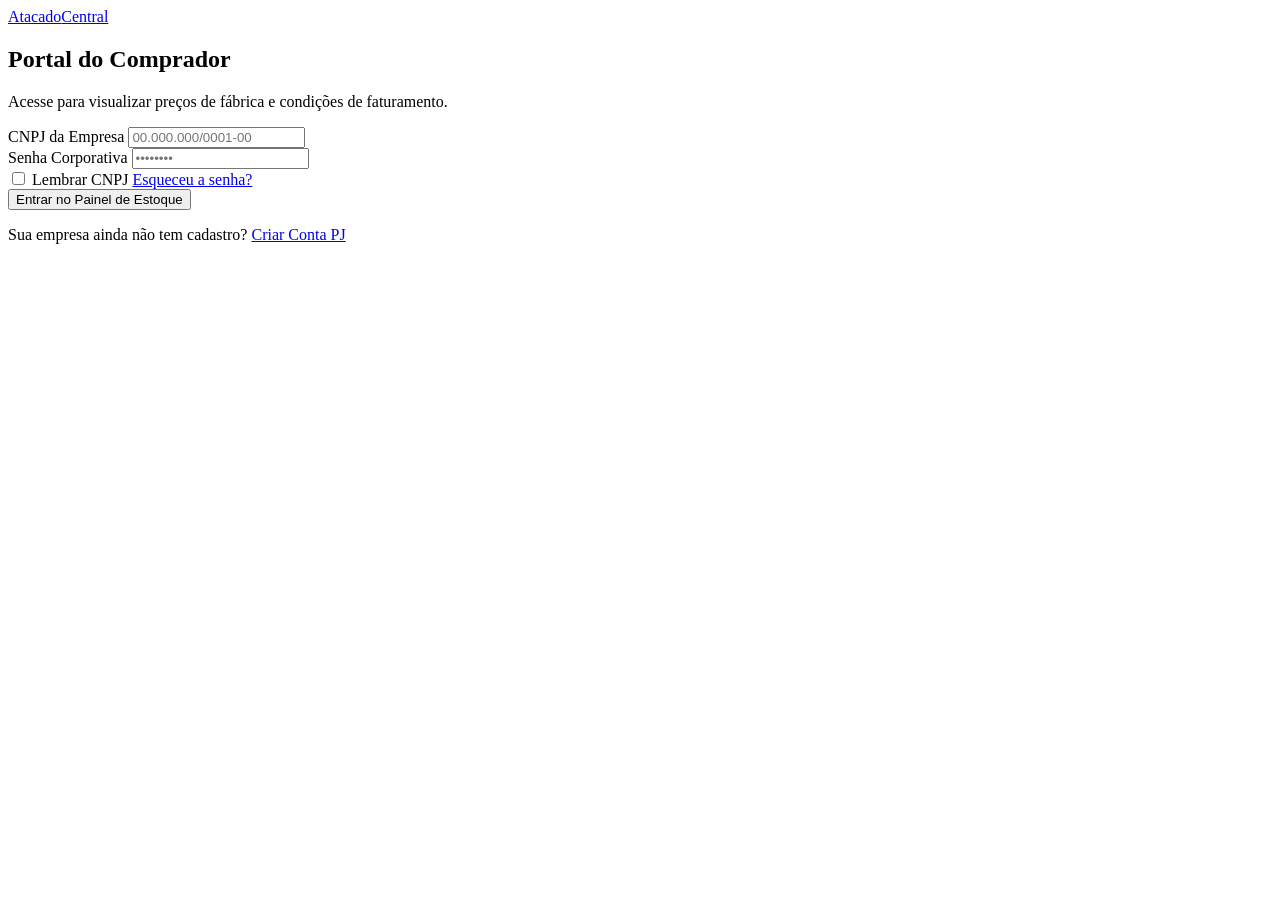
==== login.html @ d4f26fda "hello" ====
<!DOCTYPE html>
<html lang="pt-BR">
<head>
    <meta charset="UTF-8">
    <meta name="viewport" content="width=device-width, initial-scale=1.0">
    <title>AtacadoCentral - Login Corporativo</title>
    <link rel="stylesheet" href="styles.css">
</head>
<body class="bg-dark">

    <div class="login-container">
        <div class="login-card">
            <a href="index.html" class="login-logo">Atacado<span>Central</span></a>
            <h2>Portal do Comprador</h2>
            <p>Acesse para visualizar preços de fábrica e condições de faturamento.</p>
            
            <form action="orders.html" class="login-form">
                <div class="form-group">
                    <label for="cnpj">CNPJ da Empresa</label>
                    <input type="text" id="cnpj" placeholder="00.000.000/0001-00" required>
                </div>
                <div class="form-group">
                    <label for="password">Senha Corporativa</label>
                    <input type="password" id="password" placeholder="••••••••" required>
                </div>
                <div class="form-actions">
                    <label><input type="checkbox"> Lembrar CNPJ</label>
                    <a href="#">Esqueceu a senha?</a>
                </div>
                <button type="submit" class="btn-primary w-100">Entrar no Painel de Estoque</button>
            </form>
            
            <div class="login-footer">
                <p>Sua empresa ainda não tem cadastro? <a href="#">Criar Conta PJ</a></p>
            </div>
        </div>
    </div>

</body>
</html>
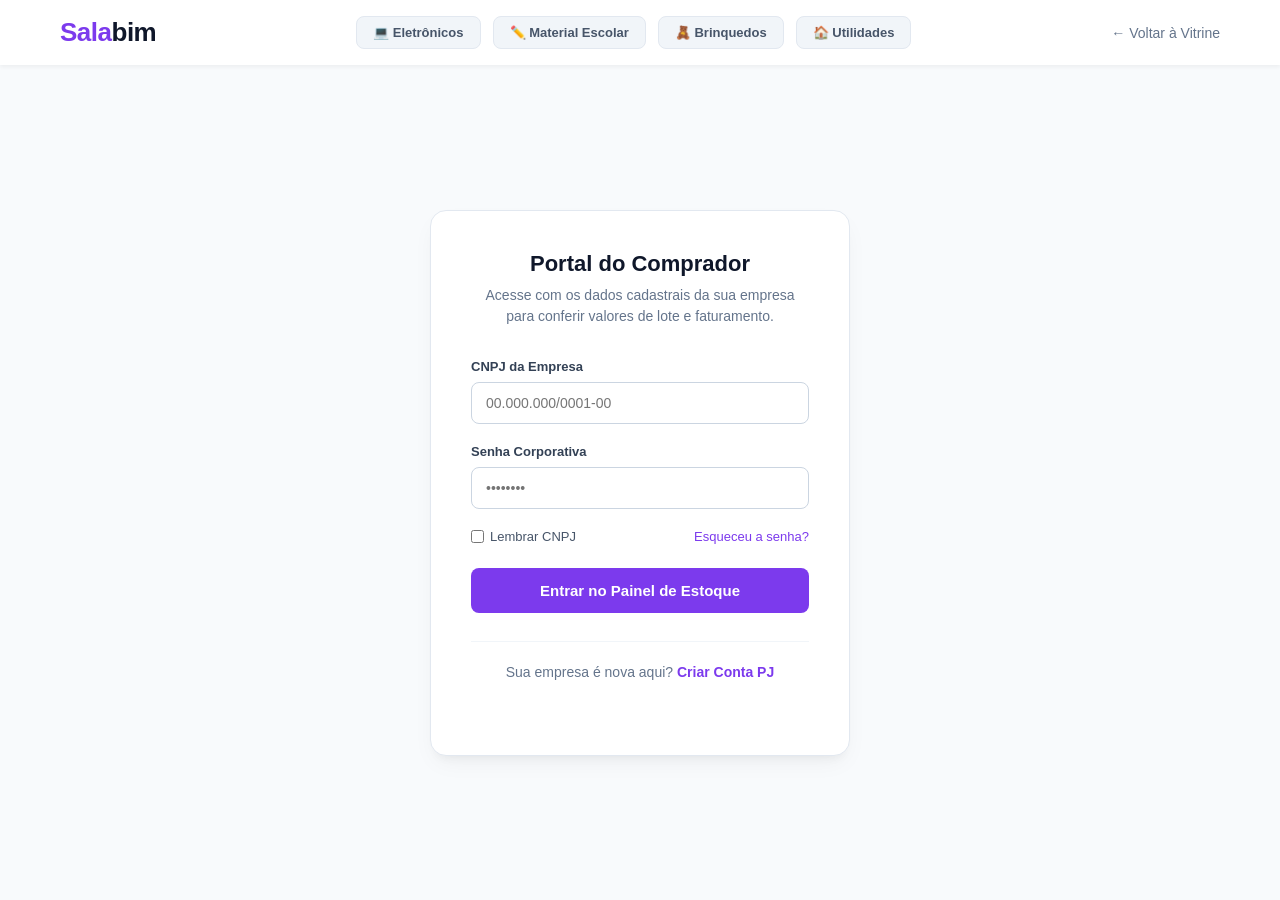
==== commit 7fbd1372: "Update login.html" ====
--- a/login.html
+++ b/login.html
@@ -3,38 +3,266 @@
 <head>
     <meta charset="UTF-8">
     <meta name="viewport" content="width=device-width, initial-scale=1.0">
-    <title>AtacadoCentral - Login Corporativo</title>
-    <link rel="stylesheet" href="styles.css">
+    <title>Salabim Atacado - Login Corporativo</title>
+    
+    <style>
+        /* RESET E CONFIGURAÇÕES GERAIS */
+        * {
+            margin: 0;
+            padding: 0;
+            box-sizing: border-box;
+            font-family: 'Segoe UI', Roboto, Helvetica, Arial, sans-serif;
+        }
+
+        body {
+            background-color: #f8fafc;
+            color: #1e293b;
+            min-height: 100vh;
+            display: flex;
+            flex-direction: column;
+        }
+
+        .container {
+            width: 100%;
+            max-width: 1200px;
+            margin: 0 auto;
+            padding: 0 20px;
+        }
+
+        /* TOPO DO SITE (NAVBAR) */
+        .navbar {
+            background-color: #ffffff;
+            box-shadow: 0 2px 4px rgba(0, 0, 0, 0.05);
+            padding: 16px 0;
+            width: 100%;
+        }
+
+        .nav-container {
+            display: flex;
+            justify-content: space-between;
+            align-items: center;
+        }
+
+        .logo {
+            font-size: 26px;
+            font-weight: 800;
+            color: #7c3aed; /* Roxo moderno para a marca Salabim */
+            text-decoration: none;
+            letter-spacing: -0.5px;
+        }
+
+        .logo span {
+            color: #0f172a;
+        }
+
+        /* CAIXAS DE NICHOS / CATEGORIAS */
+        .nicho-container {
+            display: flex;
+            gap: 12px;
+        }
+
+        .nicho-box {
+            text-decoration: none;
+            background-color: #f1f5f9;
+            color: #475569;
+            padding: 8px 16px;
+            border-radius: 8px;
+            font-size: 13px;
+            font-weight: 600;
+            transition: all 0.2s;
+            border: 1px solid #e2e8f0;
+        }
+
+        .nicho-box:hover {
+            background-color: #7c3aed;
+            color: #ffffff;
+            border-color: #7c3aed;
+        }
+
+        .btn-back {
+            text-decoration: none;
+            color: #64748b;
+            font-size: 14px;
+            font-weight: 500;
+        }
+
+        .btn-back:hover {
+            color: #7c3aed;
+        }
+
+        /* ÁREA DO FORMULÁRIO DE LOGIN */
+        .login-wrapper {
+            flex-grow: 1;
+            display: flex;
+            align-items: center;
+            justify-content: center;
+            padding: 40px 20px;
+        }
+
+        .login-card {
+            background-color: #ffffff;
+            width: 100%;
+            max-width: 420px;
+            padding: 40px;
+            border-radius: 16px;
+            box-shadow: 0 10px 25px -5px rgba(0, 0, 0, 0.05), 0 8px 10px -6px rgba(0, 0, 0, 0.05);
+            border: 1px solid #e2e8f0;
+        }
+
+        .login-card h2 {
+            font-size: 22px;
+            font-weight: 700;
+            color: #0f172a;
+            margin-bottom: 8px;
+            text-align: center;
+        }
+
+        .login-card p {
+            font-size: 14px;
+            color: #64748b;
+            margin-bottom: 32px;
+            text-align: center;
+            line-height: 1.5;
+        }
+
+        .form-group {
+            margin-bottom: 20px;
+        }
+
+        .form-group label {
+            display: block;
+            font-size: 13px;
+            font-weight: 600;
+            color: #334155;
+            margin-bottom: 8px;
+        }
+
+        .form-group input {
+            width: 100%;
+            padding: 12px 14px;
+            border: 1px solid #cbd5e1;
+            border-radius: 8px;
+            outline: none;
+            font-size: 14px;
+            transition: all 0.2s;
+        }
+
+        .form-group input:focus {
+            border-color: #7c3aed;
+            box-shadow: 0 0 0 3px rgba(124, 58, 237, 0.15);
+        }
+
+        .form-options {
+            display: flex;
+            justify-content: space-between;
+            align-items: center;
+            font-size: 13px;
+            margin-bottom: 24px;
+        }
+
+        .form-options label {
+            display: flex;
+            align-items: center;
+            gap: 6px;
+            color: #475569;
+            cursor: pointer;
+        }
+
+        .form-options a {
+            color: #7c3aed;
+            text-decoration: none;
+            font-weight: 500;
+        }
+
+        .form-options a:hover {
+            text-decoration: underline;
+        }
+
+        .btn-submit {
+            width: 100%;
+            background-color: #7c3aed;
+            color: #ffffff;
+            border: none;
+            padding: 14px;
+            font-size: 15px;
+            font-weight: 600;
+            border-radius: 8px;
+            cursor: pointer;
+            transition: background 0.2s;
+        }
+
+        .btn-submit:hover {
+            background-color: #6d28d9;
+        }
+
+        .login-footer {
+            margin-top: 28px;
+            text-align: center;
+            font-size: 14px;
+            color: #64748b;
+            border-top: 1px solid #f1f5f9;
+            padding-top: 20px;
+        }
+
+        .login-footer a {
+            color: #7c3aed;
+            text-decoration: none;
+            font-weight: 600;
+        }
+
+        .login-footer a:hover {
+            text-decoration: underline;
+        }
+    </style>
 </head>
-<body class="bg-dark">
-
-    <div class="login-container">
+<body>
+
+    <header class="navbar">
+        <div class="container nav-container">
+            <a href="index.html" class="logo">Sala<span>bim</span></a>
+            
+            <div class="nicho-container">
+                <a href="#" class="nicho-box">💻 Eletrônicos</a>
+                <a href="#" class="nicho-box">✏️ Material Escolar</a>
+                <a href="#" class="nicho-box">🧸 Brinquedos</a>
+                <a href="#" class="nicho-box">🏠 Utilidades</a>
+            </div>
+
+            <a href="index.html" class="btn-back">← Voltar à Vitrine</a>
+        </div>
+    </header>
+
+    <main class="login-wrapper">
         <div class="login-card">
-            <a href="index.html" class="login-logo">Atacado<span>Central</span></a>
             <h2>Portal do Comprador</h2>
-            <p>Acesse para visualizar preços de fábrica e condições de faturamento.</p>
+            <p>Acesse com os dados cadastrais da sua empresa para conferir valores de lote e faturamento.</p>
             
-            <form action="orders.html" class="login-form">
+            <form action="orders.html" method="GET">
                 <div class="form-group">
                     <label for="cnpj">CNPJ da Empresa</label>
                     <input type="text" id="cnpj" placeholder="00.000.000/0001-00" required>
                 </div>
+                
                 <div class="form-group">
                     <label for="password">Senha Corporativa</label>
                     <input type="password" id="password" placeholder="••••••••" required>
                 </div>
-                <div class="form-actions">
-                    <label><input type="checkbox"> Lembrar CNPJ</label>
+                
+                <div class="form-options">
+                    <label>
+                        <input type="checkbox"> Lembrar CNPJ
+                    </label>
                     <a href="#">Esqueceu a senha?</a>
                 </div>
-                <button type="submit" class="btn-primary w-100">Entrar no Painel de Estoque</button>
+                
+                <button type="submit" class="btn-submit">Entrar no Painel de Estoque</button>
             </form>
             
             <div class="login-footer">
-                <p>Sua empresa ainda não tem cadastro? <a href="#">Criar Conta PJ</a></p>
+                <p>Sua empresa é nova aqui? <a href="#">Criar Conta PJ</a></p>
             </div>
         </div>
-    </div>
+    </main>
 
 </body>
-</html>+</html>
